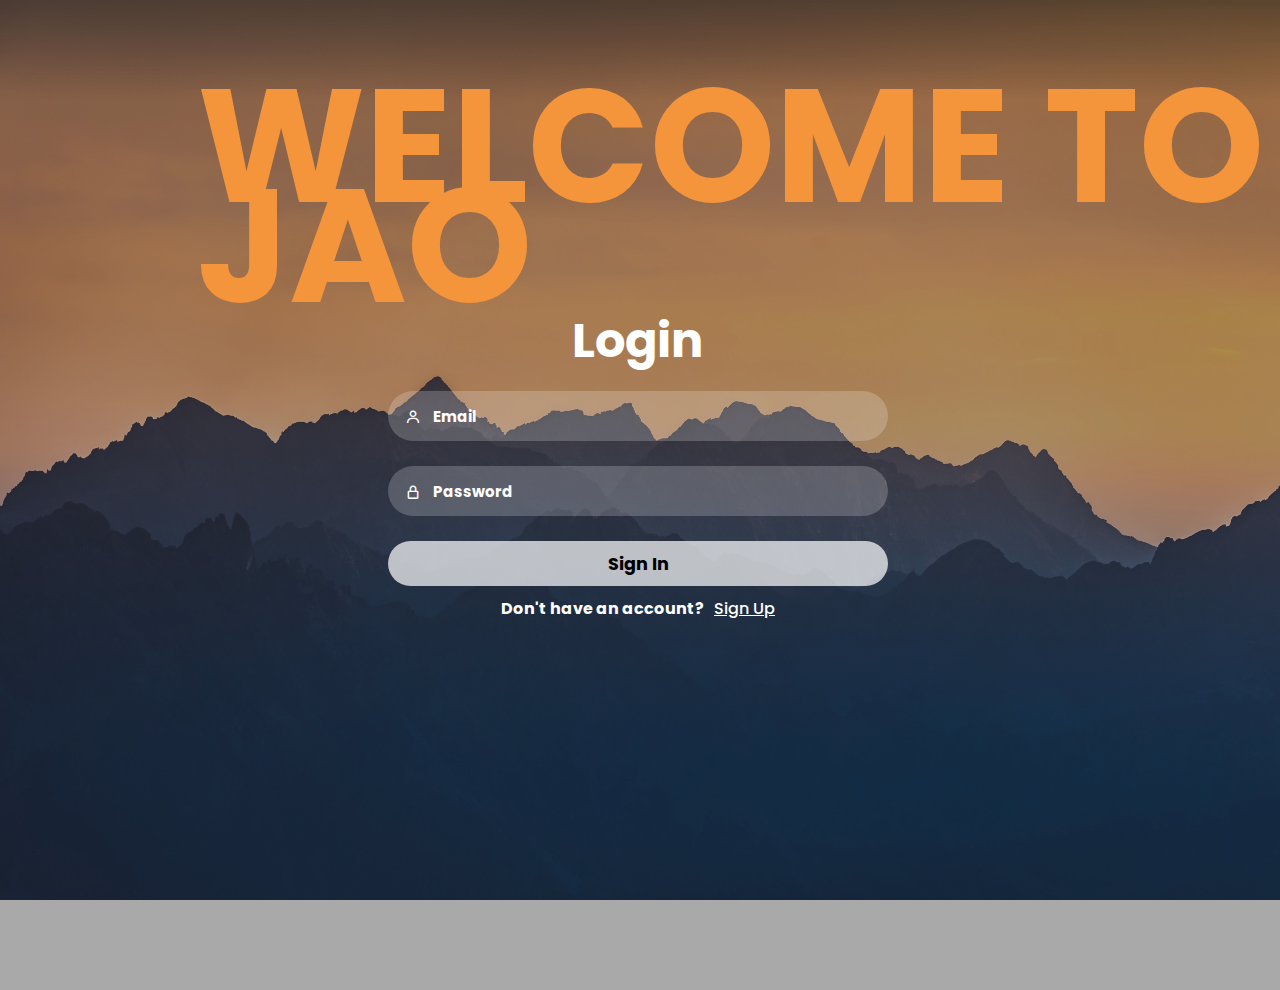
==== login-signup.html @ cb53c8dc "made a js file for validating the email and password also fixed margins,padding for login and signup" ====
<!DOCTYPE html>
<html lang="en">
<head>
    <meta charset="UTF-8">
    <meta http-equiv="X-UA-Compatible" content="IE=edge">
    <meta name="viewport" content="width=device-width, initial-scale=1.0">
    <link href='https://unpkg.com/boxicons@2.1.4/css/boxicons.min.css' rel='stylesheet'>
    <link rel="stylesheet" href="signin-signup/login-signup.css">
    <title>JAO | Login & Registration</title>
</head>
<body>
 <div class="wrapper">
    <nav class="nav">
        <div class="nav-logo">
            <p>WELCOME TO JAO</p>
        </div>
        <div class="nav-menu" id="navMenu">
        </div>
        <div class="nav-menu-btn">
            <i class="bx bx-menu" onclick="myMenuFunction()"></i>
        </div>
    </nav>

    <div class="form-box">
        
        
        <div class="login-container" id="login">
            <div class="login-signup-word">
                <header>Login</header>
            </div>
            <div class="input-box">
                <input type="text" id="email" name="email" class="input-field" placeholder="Email">
                <i class="bx bx-user"></i>
            </div>
            <div class="input-box">
                <input type="password" id="password" name="password" class="input-field" placeholder="Password">
                <i class="bx bx-lock-alt"></i>
            </div>
            <div class="input-box">
                <button class="submit" id="login-form" type="button">Sign In</button>
            </div>
            <div class="top">
                <span>Don't have an account? <a href="#" onclick="register()">Sign Up</a></span>
            </div>
           
        </div>


        <div class="register-container" id="register">
            <div class="login-signup-word">
                <header>Sign Up</header>
            </div>
            <div class="two-forms">
                <div class="input-box">
                    <input type="text" class="input-field" placeholder="Firstname">
                    <i class="bx bx-user"></i>
                </div>
                <div class="input-box">
                    <input type="text" class="input-field" placeholder="Lastname">
                    <i class="bx bx-user"></i>
                </div>
            </div>
            <div class="input-box">
                <input type="text" id="email-reg" class="input-field" placeholder="Email">
                <i class="bx bx-envelope"></i>
            </div>
            <div class="input-box">
                <input type="password" id="password-reg" class="input-field" placeholder="Password">
                <i class="bx bx-lock-alt"></i>
            </div>
            <div class="input-box">
                <button class="submit" id="register-form" type="button">Register</button>
            </div>

            <div class="top">
                <span>Have an account? <a href="#" onclick="login()">Login</a></span>
            </div>
        
        </div>
    </div>
</div>   


<script>
   
   function myMenuFunction() {
    var i = document.getElementById("navMenu");

    if(i.className === "nav-menu") {
        i.className += " responsive";
    } else {
        i.className = "nav-menu";
    }
   }
 
</script>

<script>

    var a = document.getElementById("loginBtn");
    var b = document.getElementById("registerBtn");
    var x = document.getElementById("login");
    var y = document.getElementById("register");

    function login() {
        x.style.left = "4px";
        y.style.right = "-520px";
        x.style.opacity = 1;
        y.style.opacity = 0;
    }

    function register() {
        x.style.left = "-510px";
        y.style.right = "5px";
        x.style.opacity = 0;
        y.style.opacity = 1;
    }

</script>

<script src="signin-signup/validation.js"></script>

</body>
</html>
---- signin-signup/login-signup.css ----
/* POPPINS FONT */
  @import url('https://fonts.googleapis.com/css2?family=Poppins:wght@400;500;600;700&display=swap');



/* POPPINS FONT */
@import url('https://fonts.googleapis.com/css2?family=Poppins:wght@400;500;600;700&display=swap');

*{  
    margin: 0;
    padding: 0;
    box-sizing: border-box;
    font-family: 'Poppins', sans-serif;
}
body{
    background: url("images/1.jpg");
    background-size: cover;
    background-repeat: no-repeat;
    background-attachment: fixed;
    overflow: hidden;
    
}
.wrapper{
    display: flex;
    justify-content: center;
    align-items: center;
    min-height: 110vh;
    background: rgba(39, 39, 39, 0.4);
}
.nav{
    position: fixed;
    top: 0;
    display: flex;
    justify-content: space-around;
    width: 100%;
    height: 100px;
    line-height: 100px;
    background: linear-gradient(rgba(39,39,39, 0.6), transparent);
    z-index: 100;
}
.nav-logo p{
    margin-top: 6rem;
    margin-left: 12.3rem;
    color: #f5953b;
    font-size: 10rem;
    font-weight: bolder;
}

.nav-logo p:hover{
    color: #f79b46;
    color: #a9a9a9;
}

.link:hover, .active{
    border-bottom: 2px solid #fff;
}
.nav-button .btn{
    width: 130px;
    height: 40px;
    font-weight: 500;
    background: rgba(255, 255, 255, 0.4);
    border: none;
    border-radius: 30px;
    cursor: pointer;
    transition: .3s ease;
}
.btn:hover{
    background: rgba(255, 255, 255, 0.3);
}
#registerBtn{
    margin-left: 15px;
}
.btn.white-btn{
    background: rgba(255, 255, 255, 0.7);
}
.btn.btn.white-btn:hover{
    background: rgba(255, 255, 255, 0.5);
}
.nav-menu-btn{
    display: none;
}
.form-box{
    position: relative;
    display: flex;
    align-items: center;
    justify-content: center;
    width: 512px;
    height: 420px;
    overflow: hidden;
    z-index: 2;
}
.login-container{
    position: absolute;
    left: 4px;
    width: 500px;
    margin-bottom: 4rem;
    display: flex;
    flex-direction: column;
    transition: .5s ease-in-out;
}
.register-container{
    position: absolute;
    right: -520px;
    width: 500px;
    margin-bottom: 2rem;
    display: flex;
    flex-direction: column;
    transition: .5s ease-in-out;
}
.top span{
    color: #fff;
    font-size: medium;
    padding: 10px 0;
    display: flex;
    justify-content: center;
    font-weight: bold;
}
.top span a{
    font-weight: 500;
    color: #fff;
    margin-left: 10px;
}
header{
    color: #fff;
    font-size: 30px;
    text-align: center;
    padding: 10px 0 30px 0;
}
.two-forms{
    display: flex;
    gap: 10px;
}
.input-field{
    font-size: 15px;
    background: rgba(255, 255, 255, 0.2);
    color: #fff;
    height: 50px;
    width: 100%;
    padding: 0 10px 0 45px;
    border: none;
    border-radius: 30px;
    outline: none;
    transition: .2s ease;
}
.input-field:hover, .input-field:focus{
    background: rgba(255, 255, 255, 0.25);
}
::-webkit-input-placeholder{
    color: #fff;
}

.input-box input{
    color:black;
    font-weight: bold;
}



.input-box i{
    position: relative;
    top: -35px;
    left: 17px;
    color: #fff;
}


.submit{
    font-size: 1.1rem;
    font-weight: bold;
    color: black;
    height: 45px;
    width: 100%;
    border: none;
    border-radius: 30px;
    outline: none;
    background: rgba(255, 255, 255, 0.7);
    cursor: pointer;
    transition: .3s ease-in-out;
}
.submit:hover{
    background: rgba(255, 255, 255, 0.5);
    box-shadow: 1px 5px 7px 1px rgba(0, 0, 0, 0.2);
}
.two label a{
    text-decoration: none;
    color: #fff;
}
.two label a:hover{
    text-decoration: underline;
}
@media only screen and (max-width: 786px){
    .nav-button{
        display: none;
    }
    .nav-menu.responsive{
        top: 100px;
    }
    .nav-menu{
        position: absolute;
        top: -800px;
        display: flex;
        justify-content: center;
        background: rgba(255, 255, 255, 0.2);
        width: 100%;
        height: 90vh;
        backdrop-filter: blur(20px);
        transition: .3s;
    }
    .nav-menu ul{
        flex-direction: column;
        text-align: center;
    }
    .nav-menu-btn{
        display: block;
    }
    .nav-menu-btn i{
        font-size: 25px;
        color: #fff;
        padding: 10px;
        background: rgba(255, 255, 255, 0.2);
        border-radius: 50%;
        cursor: pointer;
        transition: .3s;
    }
    .nav-menu-btn i:hover{
        background: rgba(255, 255, 255, 0.15);
    }
}
@media only screen and (max-width: 540px) {
    .wrapper{
        min-height: 100vh;
    }
    .form-box{
        width: 100%;
        height: 500px;
    }
    .register-container, .login-container{
        width: 100%;
        padding: 0 20px;
    }
    .register-container .two-forms{
        flex-direction: column;
        gap: 0;
    }
}


.login-signup-word header{
  font-weight: bold;
  font-size: 3rem;
  margin-bottom: -1rem;
}
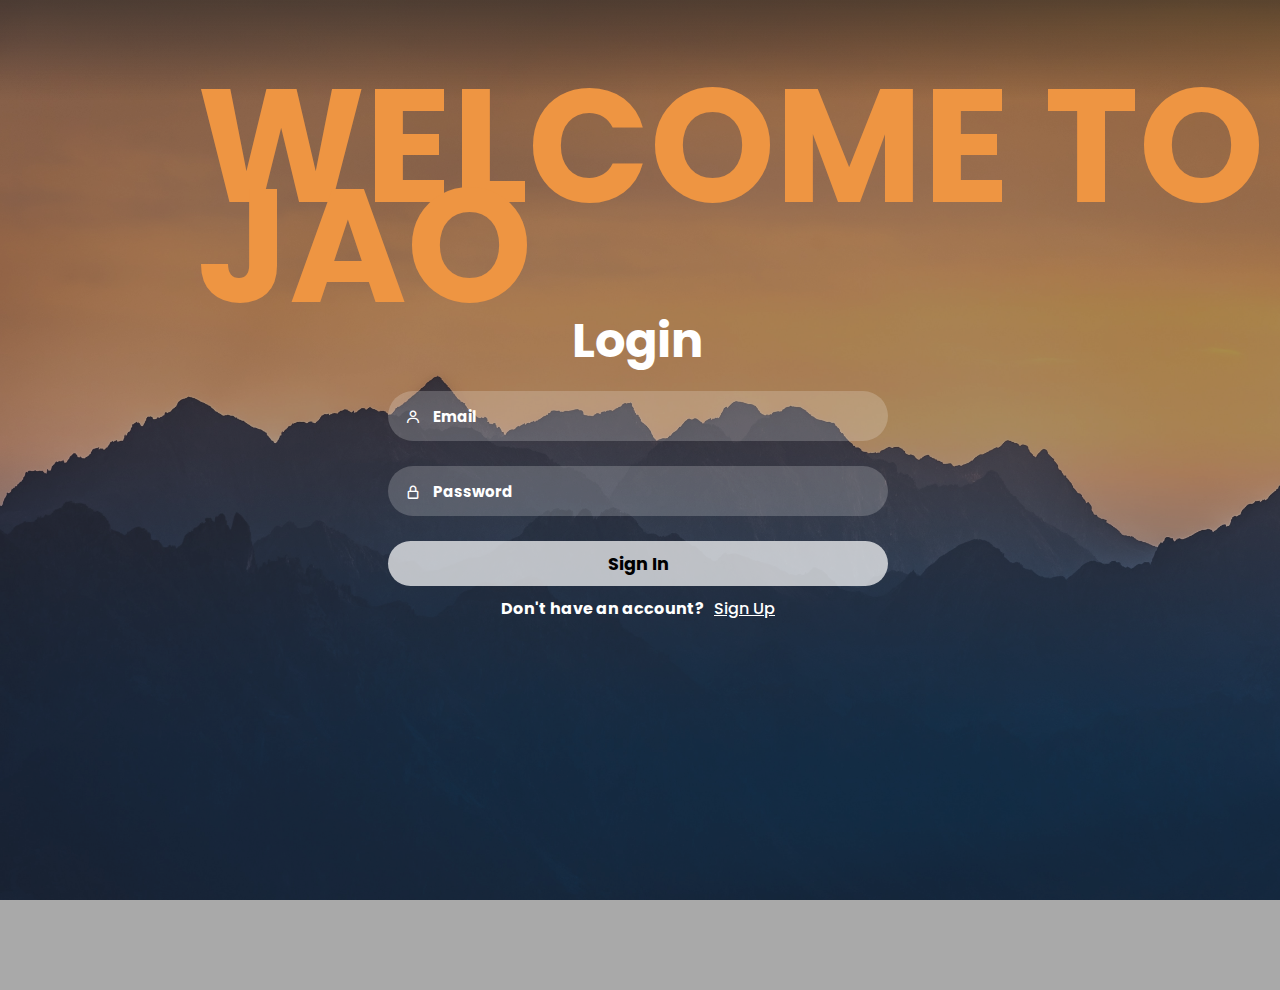
==== commit 51816149: "found a way to reset the input field with js tweaked the hover effect of the title and made some mor" ====
--- a/login-signup.html
+++ b/login-signup.html
@@ -97,9 +97,6 @@
 </script>
 
 <script>
-
-    var a = document.getElementById("loginBtn");
-    var b = document.getElementById("registerBtn");
     var x = document.getElementById("login");
     var y = document.getElementById("register");
 
--- a/signin-signup/login-signup.css
+++ b/signin-signup/login-signup.css
@@ -41,14 +41,13 @@
 .nav-logo p{
     margin-top: 6rem;
     margin-left: 12.3rem;
-    color: #f5953b;
+    color: #ee9542;
     font-size: 10rem;
     font-weight: bolder;
 }
 
 .nav-logo p:hover{
-    color: #f79b46;
-    color: #a9a9a9;
+    color: #3f4962;
 }
 
 .link:hover, .active{
